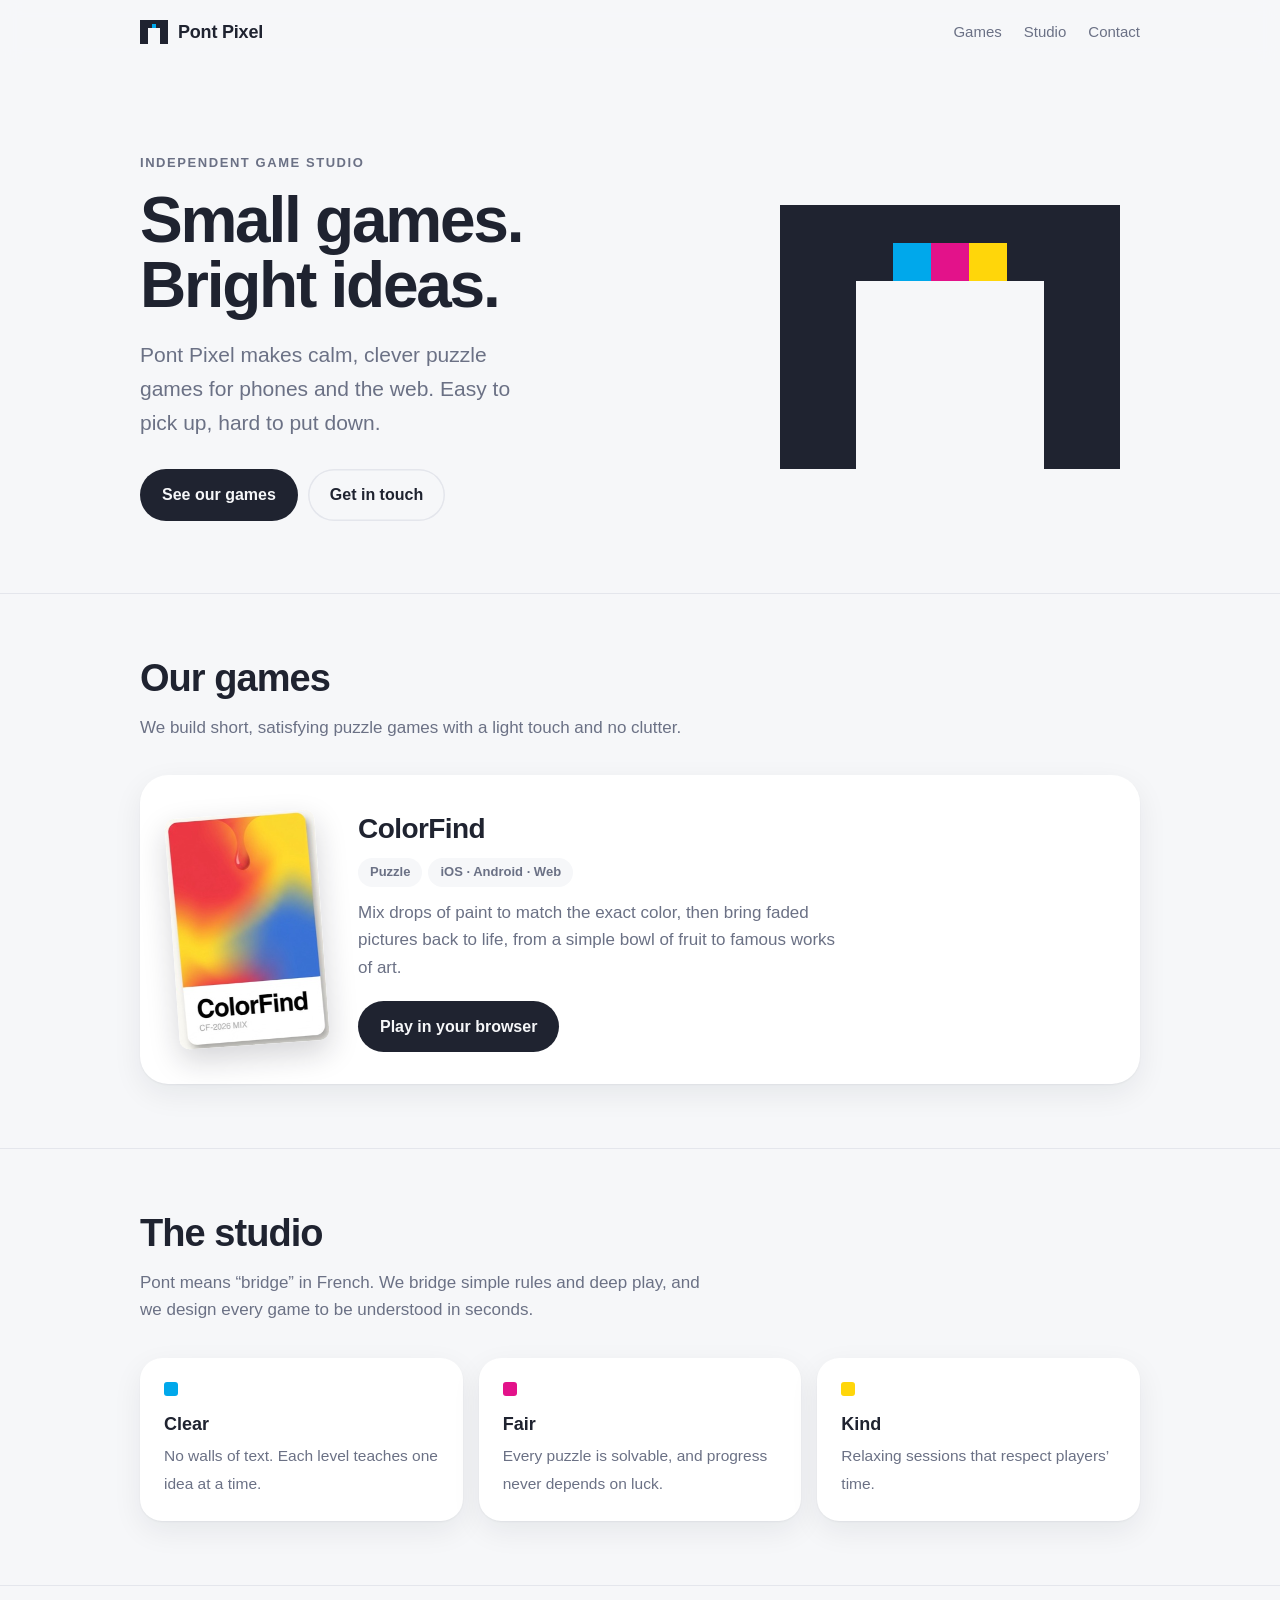
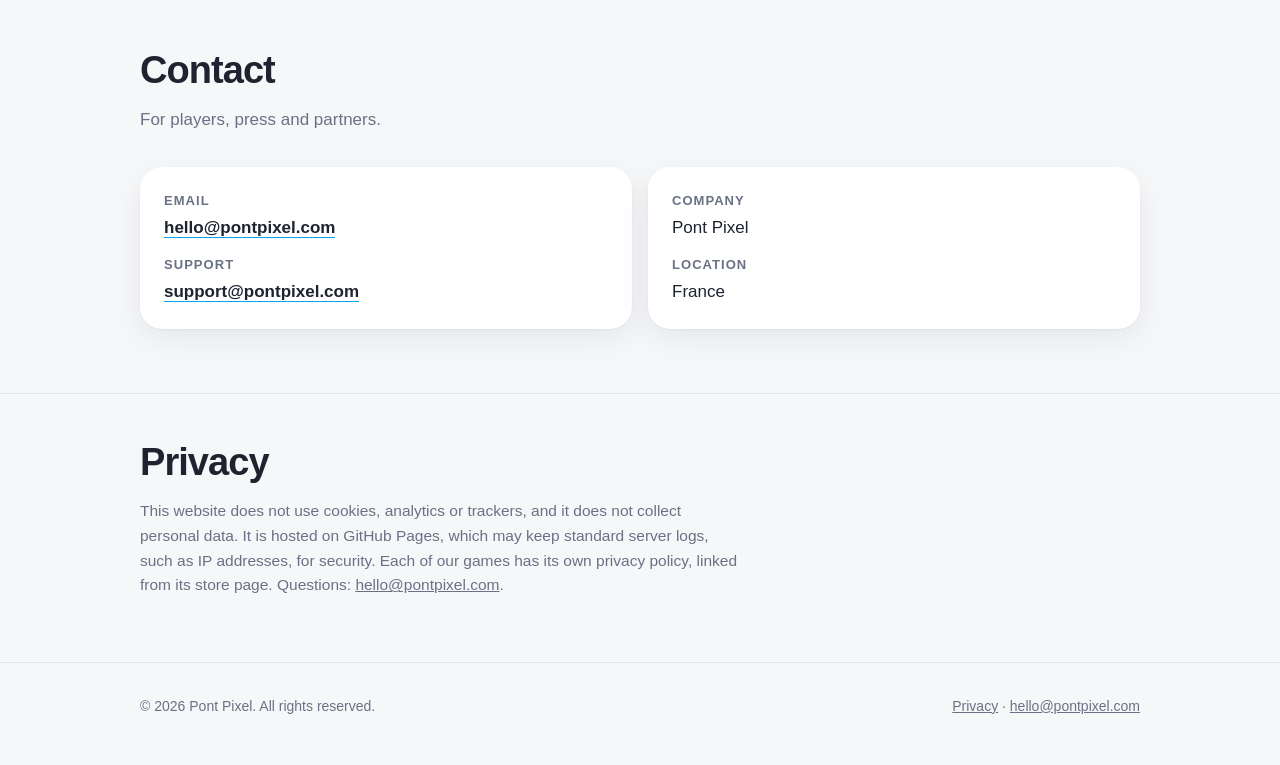
==== index.html @ ef8a2182 "Pont Pixel one-page studio site Co-Authored-By: Claude Opus 5.5 <noreply@anthropic.com>" ====
<!doctype html>
<html lang="en">
<head>
<meta charset="utf-8">
<meta name="viewport" content="width=device-width, initial-scale=1, viewport-fit=cover">
<title>Pont Pixel · Independent game studio</title>
<meta name="description" content="Pont Pixel is an independent studio making calm, clever puzzle games for mobile and the web. Makers of ColorFind.">
<meta property="og:title" content="Pont Pixel · Independent game studio">
<meta property="og:description" content="Calm, clever puzzle games for mobile and the web. Makers of ColorFind.">
<meta property="og:url" content="https://pontpixel.com/">
<meta property="og:type" content="website">
<link rel="canonical" href="https://pontpixel.com/">
<link rel="icon" href="data:image/svg+xml,%3Csvg xmlns='http://www.w3.org/2000/svg' viewBox='0 0 7 6'%3E%3Cpath fill='%231f2330' d='M0 0h7v1H0zM0 1h2v5H0zM5 1h2v5H5zM2 1h1v1H2zM4 1h1v1H4z'/%3E%3Crect x='3' y='1' width='1' height='1' fill='%2300a8eb'/%3E%3C/svg%3E">
<style>
/* System fonts only: no third-party requests, so the privacy note below stays true. */
:root{
  --bg:#f6f7f9; --panel:#fff; --ink:#1f2330; --muted:#6b7185; --line:#e4e6ec;
  --c:#00a8eb; --m:#e3128a; --y:#ffd60a;
  --shadow:0 1px 2px rgba(20,24,40,.05),0 10px 30px rgba(20,24,40,.07);
  color-scheme:light;
}
@media (prefers-color-scheme:dark){:root{
  --bg:#12141b; --panel:#1b1e28; --ink:#eef0f5; --muted:#9aa0b3; --line:#2a2e3b;
  --shadow:0 1px 2px rgba(0,0,0,.3),0 10px 30px rgba(0,0,0,.35); color-scheme:dark;
}}
*{box-sizing:border-box}
html{scroll-behavior:smooth}
body{margin:0;background:var(--bg);color:var(--ink);font:400 17px/1.6 -apple-system,BlinkMacSystemFont,"Segoe UI",Roboto,"Helvetica Neue",Arial,sans-serif;-webkit-font-smoothing:antialiased}
a{color:inherit}
.wrap{max-width:1040px;margin:0 auto;padding:0 20px}
/* Header */
header{position:sticky;top:0;z-index:5;background:color-mix(in srgb,var(--bg) 85%,transparent);-webkit-backdrop-filter:blur(10px);backdrop-filter:blur(10px);border-bottom:1px solid transparent}
header .wrap{display:flex;align-items:center;justify-content:space-between;height:64px}
.brand{display:flex;align-items:center;gap:10px;text-decoration:none;font-weight:750;font-size:18px;letter-spacing:-.2px}
.mark{width:28px;height:24px;flex:none}
nav{display:flex;gap:22px;font-size:15px}
nav a{text-decoration:none;color:var(--muted)}nav a:hover{color:var(--ink)}
/* Hero */
.hero{padding:88px 0 72px;display:grid;grid-template-columns:1.2fr .8fr;gap:48px;align-items:center}
.eyebrow{font-size:13px;font-weight:650;letter-spacing:.12em;text-transform:uppercase;color:var(--muted);margin:0 0 14px}
h1{font-size:clamp(38px,6vw,64px);line-height:1.02;letter-spacing:-.035em;margin:0 0 20px;font-weight:800}
.lead{font-size:clamp(18px,2.2vw,21px);color:var(--muted);max-width:34ch;margin:0 0 30px}
.btn{display:inline-flex;align-items:center;gap:8px;background:var(--ink);color:var(--bg);text-decoration:none;font-weight:650;font-size:16px;padding:13px 22px;border-radius:99px}
.btn.ghost{background:transparent;color:var(--ink);box-shadow:inset 0 0 0 1.5px var(--line)}
.cta{display:flex;gap:10px;flex-wrap:wrap}
.pixels{justify-self:center;width:min(100%,340px)}
.pixels rect{transition:transform .6s cubic-bezier(.2,1.4,.4,1)}
/* Sections */
section{padding:64px 0;border-top:1px solid var(--line);scroll-margin-top:64px}
h2{font-size:clamp(28px,3.6vw,38px);letter-spacing:-.025em;line-height:1.1;margin:0 0 14px;font-weight:780}
.sec-lead{color:var(--muted);max-width:60ch;margin:0 0 34px}
/* Game card */
.game{display:grid;grid-template-columns:auto 1fr;gap:36px;align-items:center;background:var(--panel);border-radius:28px;padding:32px;box-shadow:var(--shadow)}
.game img{width:150px;height:auto;transform:rotate(-4deg);border-radius:10px;box-shadow:0 12px 30px rgba(20,24,40,.18)}
.game h3{font-size:28px;margin:0 0 6px;letter-spacing:-.02em}
.tag{display:inline-block;font-size:13px;font-weight:650;color:var(--muted);background:var(--bg);border-radius:99px;padding:4px 12px;margin:0 6px 12px 0}
.game p{margin:0 0 20px;color:var(--muted);max-width:52ch}
/* About */
.values{display:grid;grid-template-columns:repeat(3,1fr);gap:16px}
.value{background:var(--panel);border-radius:22px;padding:24px;box-shadow:var(--shadow)}
.value i{display:block;width:14px;height:14px;border-radius:3px;margin-bottom:14px}
.value b{display:block;font-size:18px;margin-bottom:4px}
.value span{color:var(--muted);font-size:15.5px}
/* Contact */
.contact{display:grid;grid-template-columns:1fr 1fr;gap:16px}
.contact .value a{font-weight:650;text-decoration:none;border-bottom:1.5px solid var(--c)}
dl{margin:0}dt{font-size:13px;font-weight:650;letter-spacing:.08em;text-transform:uppercase;color:var(--muted);margin-top:14px}dt:first-child{margin-top:0}dd{margin:2px 0 0}
/* Footer */
footer{border-top:1px solid var(--line);padding:32px 0 48px;color:var(--muted);font-size:14px}
footer .wrap{display:flex;justify-content:space-between;gap:16px;flex-wrap:wrap}
#privacy{padding:48px 0}
#privacy p{color:var(--muted);max-width:70ch;font-size:15.5px}
@media (max-width:760px){
  nav{display:none}
  .hero{grid-template-columns:1fr;padding:48px 0 40px;gap:28px}
  .pixels{width:220px;justify-self:start;order:-1}
  .game{grid-template-columns:1fr;padding:24px;gap:22px;text-align:left}
  .game img{width:110px}
  .values,.contact{grid-template-columns:1fr}
  section{padding:48px 0}
}
@media (prefers-reduced-motion:reduce){html{scroll-behavior:auto}.pixels rect{transition:none}}
</style>
</head>
<body>

<header>
  <div class="wrap">
    <a class="brand" href="#top" aria-label="Pont Pixel home">
      <svg class="mark" viewBox="0 0 7 6" shape-rendering="crispEdges" aria-hidden="true"><path fill="currentColor" d="M0 0h7v1H0zM0 1h2v5H0zM5 1h2v5H5zM2 1h1v1H2zM4 1h1v1H4z"/><rect x="3" y="1" width="1" height="1" fill="var(--c)"/></svg>
      Pont Pixel
    </a>
    <nav aria-label="Sections">
      <a href="#games">Games</a><a href="#about">Studio</a><a href="#contact">Contact</a>
    </nav>
  </div>
</header>

<main id="top" class="wrap">
  <div class="hero">
    <div>
      <p class="eyebrow">Independent game studio</p>
      <h1>Small games.<br>Bright ideas.</h1>
      <p class="lead">Pont Pixel makes calm, clever puzzle games for phones and the web. Easy to pick up, hard to put down.</p>
      <div class="cta">
        <a class="btn" href="#games">See our games</a>
        <a class="btn ghost" href="#contact">Get in touch</a>
      </div>
    </div>
    <!-- A pixel bridge ("pont" is French for bridge) -->
    <svg class="pixels" viewBox="0 0 9 7" shape-rendering="crispEdges" role="img" aria-label="Pixel-art bridge logo">
      <g fill="var(--ink)">
        <rect x="0" y="0" width="9" height="1"/>
        <rect x="0" y="1" width="2" height="6"/><rect x="7" y="1" width="2" height="6"/>
        <rect x="2" y="1" width="1" height="1"/><rect x="6" y="1" width="1" height="1"/>
      </g>
      <rect x="3" y="1" width="1" height="1" fill="var(--c)"/>
      <rect x="4" y="1" width="1" height="1" fill="var(--m)"/>
      <rect x="5" y="1" width="1" height="1" fill="var(--y)"/>
    </svg>
  </div>
</main>

<section id="games">
  <div class="wrap">
    <h2>Our games</h2>
    <p class="sec-lead">We build short, satisfying puzzle games with a light touch and no clutter.</p>
    <article class="game">
      <img src="img/colorfind.jpg" alt="ColorFind logo" width="150" height="231" loading="lazy">
      <div>
        <h3>ColorFind</h3>
        <span class="tag">Puzzle</span><span class="tag">iOS · Android · Web</span>
        <p>Mix drops of paint to match the exact color, then bring faded pictures back to life, from a simple bowl of fruit to famous works of art.</p>
        <a class="btn" href="https://vrlaskavyi.github.io/colorfind/">Play in your browser</a>
      </div>
    </article>
  </div>
</section>

<section id="about">
  <div class="wrap">
    <h2>The studio</h2>
    <p class="sec-lead">Pont means “bridge” in French. We bridge simple rules and deep play, and we design every game to be understood in seconds.</p>
    <div class="values">
      <div class="value"><i style="background:var(--c)"></i><b>Clear</b><span>No walls of text. Each level teaches one idea at a time.</span></div>
      <div class="value"><i style="background:var(--m)"></i><b>Fair</b><span>Every puzzle is solvable, and progress never depends on luck.</span></div>
      <div class="value"><i style="background:var(--y)"></i><b>Kind</b><span>Relaxing sessions that respect players’ time.</span></div>
    </div>
  </div>
</section>

<section id="contact">
  <div class="wrap">
    <h2>Contact</h2>
    <p class="sec-lead">For players, press and partners.</p>
    <div class="contact">
      <div class="value">
        <dl>
          <dt>Email</dt><dd><a href="mailto:hello@pontpixel.com">hello@pontpixel.com</a></dd>
          <dt>Support</dt><dd><a href="mailto:support@pontpixel.com">support@pontpixel.com</a></dd>
        </dl>
      </div>
      <div class="value">
        <dl>
          <dt>Company</dt><dd>Pont Pixel</dd>
          <dt>Location</dt><dd>France</dd>
        </dl>
      </div>
    </div>
  </div>
</section>

<section id="privacy">
  <div class="wrap">
    <h2>Privacy</h2>
    <p>This website does not use cookies, analytics or trackers, and it does not collect personal data. It is hosted on GitHub Pages, which may keep standard server logs, such as IP addresses, for security. Each of our games has its own privacy policy, linked from its store page. Questions: <a href="mailto:hello@pontpixel.com">hello@pontpixel.com</a>.</p>
  </div>
</section>

<footer>
  <div class="wrap">
    <span>© <span id="year">2026</span> Pont Pixel. All rights reserved.</span>
    <span><a href="#privacy">Privacy</a> · <a href="mailto:hello@pontpixel.com">hello@pontpixel.com</a></span>
  </div>
</footer>

<script>document.getElementById('year').textContent=new Date().getFullYear();</script>
</body>
</html>
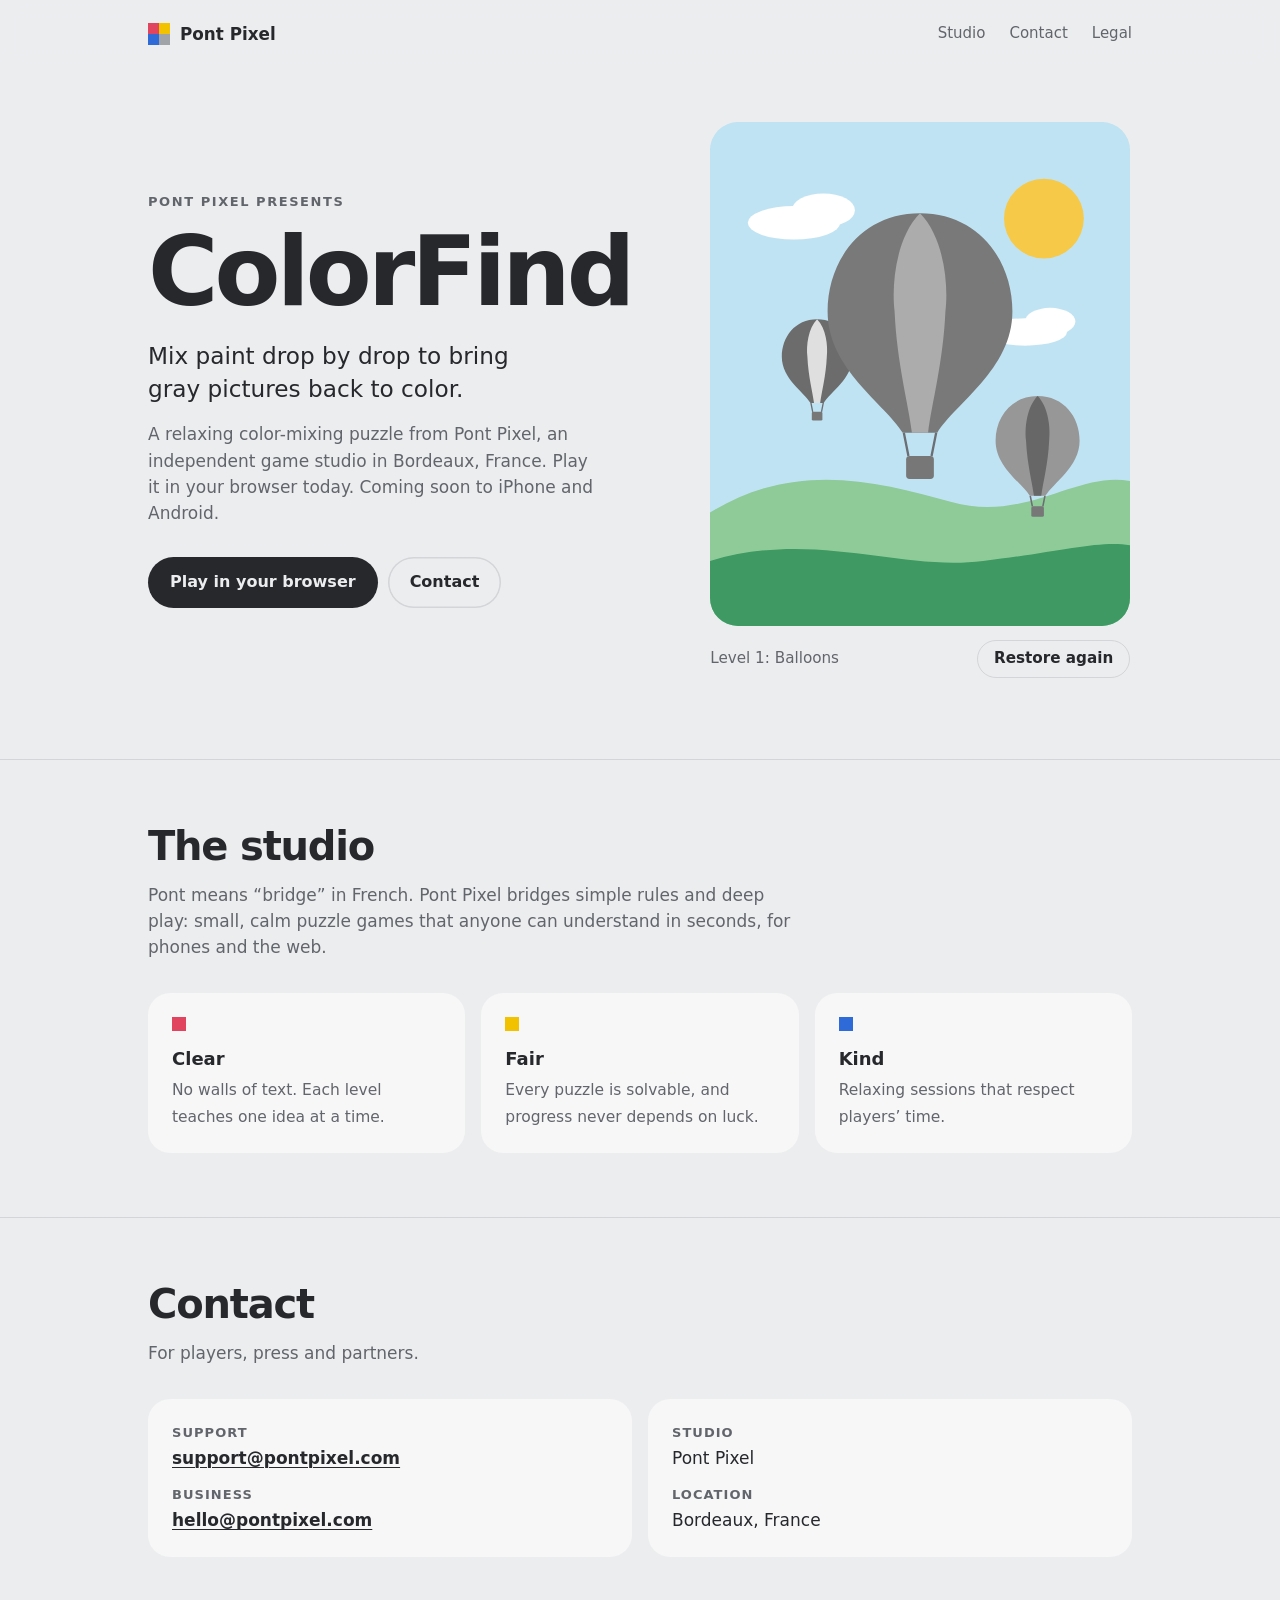
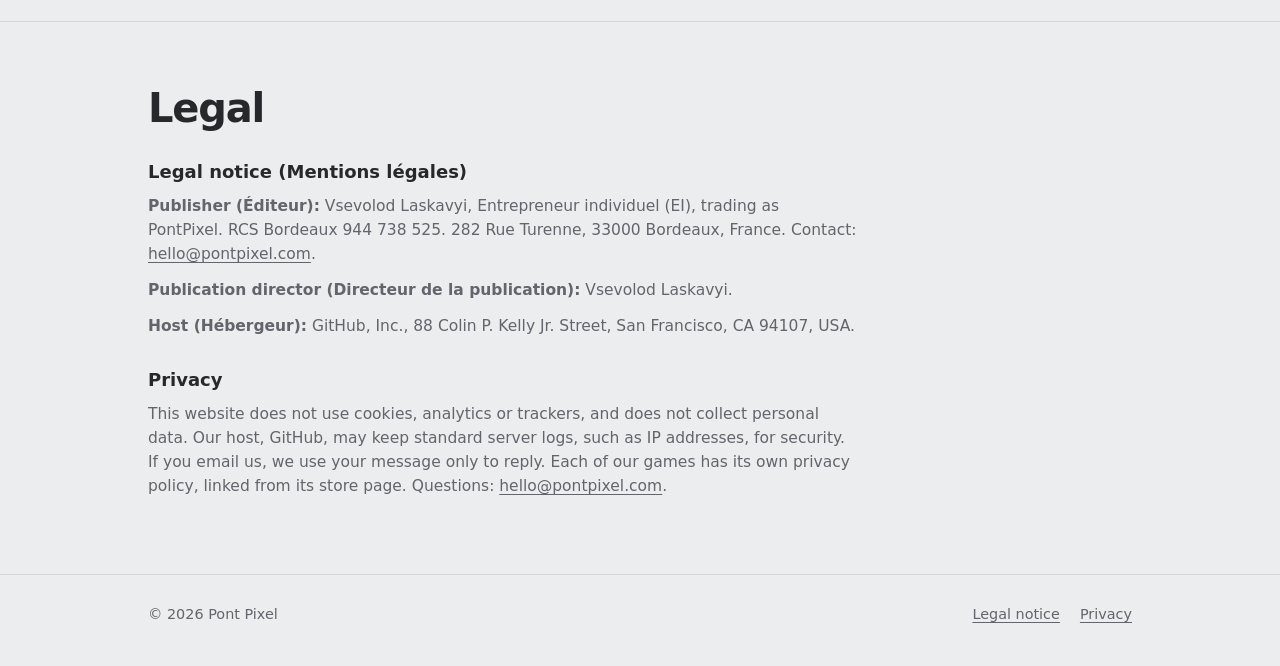
==== commit 17bb9ecc: "Merge Cowork design: 4-pixel logo and gray-to-color balloon animation; add legal notice Co-Authored-" ====
--- a/index.html
+++ b/index.html
@@ -4,94 +4,96 @@
 <meta charset="utf-8">
 <meta name="viewport" content="width=device-width, initial-scale=1, viewport-fit=cover">
 <title>Pont Pixel · Independent game studio</title>
-<meta name="description" content="Pont Pixel is an independent studio making calm, clever puzzle games for mobile and the web. Makers of ColorFind.">
-<meta property="og:title" content="Pont Pixel · Independent game studio">
-<meta property="og:description" content="Calm, clever puzzle games for mobile and the web. Makers of ColorFind.">
+<meta name="description" content="Pont Pixel is an independent game studio in Bordeaux, France. Makers of ColorFind, a puzzle game where you mix paint drop by drop to bring gray pictures back to color.">
+<meta property="og:title" content="Pont Pixel · Makers of ColorFind">
+<meta property="og:description" content="Mix paint drop by drop to bring gray pictures back to color.">
 <meta property="og:url" content="https://pontpixel.com/">
 <meta property="og:type" content="website">
 <link rel="canonical" href="https://pontpixel.com/">
-<link rel="icon" href="data:image/svg+xml,%3Csvg xmlns='http://www.w3.org/2000/svg' viewBox='0 0 7 6'%3E%3Cpath fill='%231f2330' d='M0 0h7v1H0zM0 1h2v5H0zM5 1h2v5H5zM2 1h1v1H2zM4 1h1v1H4z'/%3E%3Crect x='3' y='1' width='1' height='1' fill='%2300a8eb'/%3E%3C/svg%3E">
+<link rel="icon" href="data:image/svg+xml,%3Csvg xmlns='http://www.w3.org/2000/svg' viewBox='0 0 16 16'%3E%3Crect width='8' height='8' fill='%23E0445E'/%3E%3Crect x='8' width='8' height='8' fill='%23F2C200'/%3E%3Crect y='8' width='8' height='8' fill='%232F6BD8'/%3E%3Crect x='8' y='8' width='8' height='8' fill='%23A0A3A8'/%3E%3C/svg%3E">
 <style>
 /* System fonts only: no third-party requests, so the privacy note below stays true. */
 :root{
-  --bg:#f6f7f9; --panel:#fff; --ink:#1f2330; --muted:#6b7185; --line:#e4e6ec;
-  --c:#00a8eb; --m:#e3128a; --y:#ffd60a;
-  --shadow:0 1px 2px rgba(20,24,40,.05),0 10px 30px rgba(20,24,40,.07);
+  --bg:#ECEDEF; --panel:#F7F7F8; --ink:#26282C; --muted:#62656B; --line:#D3D5D8;
+  --red:#E0445E; --yellow:#F2C200; --blue:#2F6BD8; --gray:#A0A3A8;
   color-scheme:light;
 }
 @media (prefers-color-scheme:dark){:root{
-  --bg:#12141b; --panel:#1b1e28; --ink:#eef0f5; --muted:#9aa0b3; --line:#2a2e3b;
-  --shadow:0 1px 2px rgba(0,0,0,.3),0 10px 30px rgba(0,0,0,.35); color-scheme:dark;
+  --bg:#1E1F22; --panel:#26282C; --ink:#E9EAEC; --muted:#A2A5AB; --line:#3A3C41; color-scheme:dark;
 }}
-*{box-sizing:border-box}
+*,*::before,*::after{box-sizing:border-box}
 html{scroll-behavior:smooth}
-body{margin:0;background:var(--bg);color:var(--ink);font:400 17px/1.6 -apple-system,BlinkMacSystemFont,"Segoe UI",Roboto,"Helvetica Neue",Arial,sans-serif;-webkit-font-smoothing:antialiased}
-a{color:inherit}
-.wrap{max-width:1040px;margin:0 auto;padding:0 20px}
+body{margin:0;background:var(--bg);color:var(--ink);font:400 17px/1.55 -apple-system,BlinkMacSystemFont,"Avenir Next","Segoe UI",Roboto,system-ui,sans-serif;-webkit-font-smoothing:antialiased}
+a{color:inherit;text-decoration-thickness:1px;text-underline-offset:3px}
+a:hover{color:var(--red)}
+:focus-visible{outline:3px solid var(--blue);outline-offset:3px;border-radius:2px}
+.wrap{max-width:1080px;margin:0 auto;padding:0 clamp(20px,5vw,48px)}
+
 /* Header */
-header{position:sticky;top:0;z-index:5;background:color-mix(in srgb,var(--bg) 85%,transparent);-webkit-backdrop-filter:blur(10px);backdrop-filter:blur(10px);border-bottom:1px solid transparent}
-header .wrap{display:flex;align-items:center;justify-content:space-between;height:64px}
-.brand{display:flex;align-items:center;gap:10px;text-decoration:none;font-weight:750;font-size:18px;letter-spacing:-.2px}
-.mark{width:28px;height:24px;flex:none}
-nav{display:flex;gap:22px;font-size:15px}
-nav a{text-decoration:none;color:var(--muted)}nav a:hover{color:var(--ink)}
-/* Hero */
-.hero{padding:88px 0 72px;display:grid;grid-template-columns:1.2fr .8fr;gap:48px;align-items:center}
-.eyebrow{font-size:13px;font-weight:650;letter-spacing:.12em;text-transform:uppercase;color:var(--muted);margin:0 0 14px}
-h1{font-size:clamp(38px,6vw,64px);line-height:1.02;letter-spacing:-.035em;margin:0 0 20px;font-weight:800}
-.lead{font-size:clamp(18px,2.2vw,21px);color:var(--muted);max-width:34ch;margin:0 0 30px}
-.btn{display:inline-flex;align-items:center;gap:8px;background:var(--ink);color:var(--bg);text-decoration:none;font-weight:650;font-size:16px;padding:13px 22px;border-radius:99px}
+header{position:sticky;top:0;z-index:5;background:color-mix(in srgb,var(--bg) 88%,transparent);-webkit-backdrop-filter:blur(10px);backdrop-filter:blur(10px)}
+header .wrap{display:flex;align-items:center;justify-content:space-between;height:68px}
+.mark{display:inline-flex;align-items:center;gap:10px;font-weight:650;font-size:1.05rem;text-decoration:none}
+.mark svg{width:22px;height:22px}
+nav.top{display:flex;gap:24px;font-size:15px}
+nav.top a{text-decoration:none;color:var(--muted)}nav.top a:hover{color:var(--ink)}
+
+/* Hero: text + the gray-to-color balloon scene */
+.hero{display:grid;grid-template-columns:1fr 1fr;gap:clamp(32px,6vw,80px);align-items:center;padding:clamp(24px,6vh,64px) 0 clamp(56px,9vh,96px)}
+.eyebrow{font-size:13px;font-weight:650;letter-spacing:.12em;text-transform:uppercase;color:var(--muted);margin:0 0 16px}
+h1{font-size:clamp(3rem,8.5vw,6rem);line-height:.92;letter-spacing:-.04em;font-weight:800;margin:0 0 24px}
+.lede{font-size:clamp(1.2rem,2.2vw,1.45rem);line-height:1.4;max-width:26ch;margin:0 0 16px}
+.status{color:var(--muted);margin:0 0 30px;max-width:42ch}
+.cta{display:flex;gap:10px;flex-wrap:wrap}
+.btn{display:inline-flex;align-items:center;gap:8px;background:var(--ink);color:var(--bg);text-decoration:none;font-weight:650;font-size:16px;padding:13px 22px;border-radius:999px}
+.btn:hover{color:var(--bg);opacity:.9}
 .btn.ghost{background:transparent;color:var(--ink);box-shadow:inset 0 0 0 1.5px var(--line)}
-.cta{display:flex;gap:10px;flex-wrap:wrap}
-.pixels{justify-self:center;width:min(100%,340px)}
-.pixels rect{transition:transform .6s cubic-bezier(.2,1.4,.4,1)}
+.btn.ghost:hover{color:var(--ink);box-shadow:inset 0 0 0 1.5px var(--ink)}
+figure{margin:0;justify-self:center;width:100%;max-width:420px}
+figure svg{display:block;width:100%;height:auto;border-radius:28px}
+figure svg .r{transition:fill .7s cubic-bezier(.3,.7,.2,1)}
+figcaption{display:flex;justify-content:space-between;align-items:center;margin-top:14px;color:var(--muted);font-size:.95rem}
+button{font:inherit;font-weight:600;font-size:.95rem;color:var(--ink);background:transparent;border:1.5px solid var(--line);border-radius:999px;padding:6px 16px;cursor:pointer}
+button:hover{border-color:var(--ink)}
+
 /* Sections */
-section{padding:64px 0;border-top:1px solid var(--line);scroll-margin-top:64px}
-h2{font-size:clamp(28px,3.6vw,38px);letter-spacing:-.025em;line-height:1.1;margin:0 0 14px;font-weight:780}
-.sec-lead{color:var(--muted);max-width:60ch;margin:0 0 34px}
-/* Game card */
-.game{display:grid;grid-template-columns:auto 1fr;gap:36px;align-items:center;background:var(--panel);border-radius:28px;padding:32px;box-shadow:var(--shadow)}
-.game img{width:150px;height:auto;transform:rotate(-4deg);border-radius:10px;box-shadow:0 12px 30px rgba(20,24,40,.18)}
-.game h3{font-size:28px;margin:0 0 6px;letter-spacing:-.02em}
-.tag{display:inline-block;font-size:13px;font-weight:650;color:var(--muted);background:var(--bg);border-radius:99px;padding:4px 12px;margin:0 6px 12px 0}
-.game p{margin:0 0 20px;color:var(--muted);max-width:52ch}
-/* About */
-.values{display:grid;grid-template-columns:repeat(3,1fr);gap:16px}
-.value{background:var(--panel);border-radius:22px;padding:24px;box-shadow:var(--shadow)}
-.value i{display:block;width:14px;height:14px;border-radius:3px;margin-bottom:14px}
-.value b{display:block;font-size:18px;margin-bottom:4px}
-.value span{color:var(--muted);font-size:15.5px}
-/* Contact */
+section{padding:64px 0;border-top:1px solid var(--line);scroll-margin-top:68px}
+h2{font-size:clamp(28px,3.6vw,40px);letter-spacing:-.03em;line-height:1.1;margin:0 0 14px;font-weight:800}
+.sec-lead{color:var(--muted);max-width:60ch;margin:0 0 32px}
+.cards{display:grid;grid-template-columns:repeat(3,1fr);gap:16px}
+.card{background:var(--panel);border-radius:22px;padding:24px}
+.card i{display:block;width:14px;height:14px;margin-bottom:14px}
+.card b{display:block;font-size:18px;margin-bottom:4px}
+.card span{color:var(--muted);font-size:15.5px}
 .contact{display:grid;grid-template-columns:1fr 1fr;gap:16px}
-.contact .value a{font-weight:650;text-decoration:none;border-bottom:1.5px solid var(--c)}
+.contact a{font-weight:650}
 dl{margin:0}dt{font-size:13px;font-weight:650;letter-spacing:.08em;text-transform:uppercase;color:var(--muted);margin-top:14px}dt:first-child{margin-top:0}dd{margin:2px 0 0}
-/* Footer */
-footer{border-top:1px solid var(--line);padding:32px 0 48px;color:var(--muted);font-size:14px}
-footer .wrap{display:flex;justify-content:space-between;gap:16px;flex-wrap:wrap}
-#privacy{padding:48px 0}
-#privacy p{color:var(--muted);max-width:70ch;font-size:15.5px}
+.fine p{color:var(--muted);max-width:72ch;font-size:15.5px;margin:0 0 12px}
+.fine h3{font-size:18px;margin:28px 0 8px}
+
+footer{border-top:1px solid var(--line);padding:28px 0 40px;color:var(--muted);font-size:.9rem}
+footer .row{display:flex;flex-wrap:wrap;gap:8px 28px;justify-content:space-between}
+footer nav{display:flex;gap:20px}
+
 @media (max-width:760px){
-  nav{display:none}
-  .hero{grid-template-columns:1fr;padding:48px 0 40px;gap:28px}
-  .pixels{width:220px;justify-self:start;order:-1}
-  .game{grid-template-columns:1fr;padding:24px;gap:22px;text-align:left}
-  .game img{width:110px}
-  .values,.contact{grid-template-columns:1fr}
+  nav.top{display:none}
+  .hero{grid-template-columns:1fr}
+  figure{order:-1;max-width:360px}
+  .cards,.contact{grid-template-columns:1fr}
   section{padding:48px 0}
 }
-@media (prefers-reduced-motion:reduce){html{scroll-behavior:auto}.pixels rect{transition:none}}
+@media (prefers-reduced-motion:reduce){html{scroll-behavior:auto}figure svg .r{transition:none}}
 </style>
 </head>
 <body>
 
 <header>
   <div class="wrap">
-    <a class="brand" href="#top" aria-label="Pont Pixel home">
-      <svg class="mark" viewBox="0 0 7 6" shape-rendering="crispEdges" aria-hidden="true"><path fill="currentColor" d="M0 0h7v1H0zM0 1h2v5H0zM5 1h2v5H5zM2 1h1v1H2zM4 1h1v1H4z"/><rect x="3" y="1" width="1" height="1" fill="var(--c)"/></svg>
+    <a class="mark" href="#top" aria-label="Pont Pixel home">
+      <svg viewBox="0 0 16 16" aria-hidden="true"><rect width="8" height="8" fill="#E0445E"/><rect x="8" width="8" height="8" fill="#F2C200"/><rect y="8" width="8" height="8" fill="#2F6BD8"/><rect x="8" y="8" width="8" height="8" fill="#A0A3A8"/></svg>
       Pont Pixel
     </a>
-    <nav aria-label="Sections">
-      <a href="#games">Games</a><a href="#about">Studio</a><a href="#contact">Contact</a>
+    <nav class="top" aria-label="Sections">
+      <a href="#studio">Studio</a><a href="#contact">Contact</a><a href="#legal">Legal</a>
     </nav>
   </div>
 </header>
@@ -99,52 +101,62 @@
 <main id="top" class="wrap">
   <div class="hero">
     <div>
-      <p class="eyebrow">Independent game studio</p>
-      <h1>Small games.<br>Bright ideas.</h1>
-      <p class="lead">Pont Pixel makes calm, clever puzzle games for phones and the web. Easy to pick up, hard to put down.</p>
+      <p class="eyebrow">Pont Pixel presents</p>
+      <h1>ColorFind</h1>
+      <p class="lede">Mix paint drop by drop to bring gray pictures back to color.</p>
+      <p class="status">A relaxing color-mixing puzzle from Pont Pixel, an independent game studio in Bordeaux, France. Play it in your browser today. Coming soon to iPhone and Android.</p>
       <div class="cta">
-        <a class="btn" href="#games">See our games</a>
-        <a class="btn ghost" href="#contact">Get in touch</a>
+        <a class="btn" href="https://vrlaskavyi.github.io/colorfind/">Play in your browser</a>
+        <a class="btn ghost" href="#contact">Contact</a>
       </div>
     </div>
-    <!-- A pixel bridge ("pont" is French for bridge) -->
-    <svg class="pixels" viewBox="0 0 9 7" shape-rendering="crispEdges" role="img" aria-label="Pixel-art bridge logo">
-      <g fill="var(--ink)">
-        <rect x="0" y="0" width="9" height="1"/>
-        <rect x="0" y="1" width="2" height="6"/><rect x="7" y="1" width="2" height="6"/>
-        <rect x="2" y="1" width="1" height="1"/><rect x="6" y="1" width="1" height="1"/>
-      </g>
-      <rect x="3" y="1" width="1" height="1" fill="var(--c)"/>
-      <rect x="4" y="1" width="1" height="1" fill="var(--m)"/>
-      <rect x="5" y="1" width="1" height="1" fill="var(--y)"/>
-    </svg>
+
+    <figure>
+      <svg id="scene" viewBox="0 0 400 480" role="img" aria-labelledby="scene-title">
+        <title id="scene-title">Hot-air balloons over green hills, restoring from gray to full color</title>
+        <rect class="r" data-o="0" width="400" height="480" fill="#BFE3F2"/>
+        <circle class="r" data-o="1" cx="318" cy="92" r="38" fill="#F7C948"/>
+        <g class="r" data-o="2" fill="#FFFFFF">
+          <ellipse cx="80" cy="96" rx="44" ry="16"/><ellipse cx="108" cy="84" rx="30" ry="16"/>
+          <ellipse cx="300" cy="200" rx="40" ry="13"/><ellipse cx="324" cy="190" rx="24" ry="13"/>
+        </g>
+        <path class="r" data-o="3" d="M0 372 C80 322 160 342 230 362 C300 382 350 332 400 342 L400 480 L0 480Z" fill="#8FCB98"/>
+        <path class="r" data-o="4" d="M0 418 C100 388 180 428 260 418 C330 410 370 398 400 403 L400 480 L0 480Z" fill="#3E9A62"/>
+        <g transform="translate(18 150) scale(.42)">
+          <path class="r" data-o="5" d="M200 90 C150 90 120 130 120 175 C120 225 170 255 185 280 L215 280 C230 255 280 225 280 175 C280 130 250 90 200 90Z" fill="#2F6BD8"/>
+          <path class="r" data-o="6" d="M200 90 C180 110 175 150 178 175 C180 220 190 255 193 280 L207 280 C210 255 220 220 222 175 C225 150 220 110 200 90Z" fill="#FFFFFF"/>
+          <path d="M186 280 L190 300 M214 280 L210 300" stroke="#6B6E73" stroke-width="3"/>
+          <rect class="r" data-o="7" x="188" y="300" width="24" height="20" rx="3" fill="#9A6B3F"/>
+        </g>
+        <g transform="translate(212 216) scale(.5)">
+          <path class="r" data-o="8" d="M200 90 C150 90 120 130 120 175 C120 225 170 255 185 280 L215 280 C230 255 280 225 280 175 C280 130 250 90 200 90Z" fill="#F28C28"/>
+          <path class="r" data-o="9" d="M200 90 C180 110 175 150 178 175 C180 220 190 255 193 280 L207 280 C210 255 220 220 222 175 C225 150 220 110 200 90Z" fill="#7A3FB8"/>
+          <path d="M186 280 L190 300 M214 280 L210 300" stroke="#6B6E73" stroke-width="3"/>
+          <rect class="r" data-o="10" x="188" y="300" width="24" height="20" rx="3" fill="#9A6B3F"/>
+        </g>
+        <g transform="translate(-20 -12) scale(1.1)">
+          <path class="r" data-o="11" d="M200 90 C150 90 120 130 120 175 C120 225 170 255 185 280 L215 280 C230 255 280 225 280 175 C280 130 250 90 200 90Z" fill="#E0445E"/>
+          <path class="r" data-o="12" d="M200 90 C180 110 175 150 178 175 C180 220 190 255 193 280 L207 280 C210 255 220 220 222 175 C225 150 220 110 200 90Z" fill="#F2C200"/>
+          <path d="M186 280 L190 300 M214 280 L210 300" stroke="#6B6E73" stroke-width="2"/>
+          <rect class="r" data-o="13" x="188" y="300" width="24" height="20" rx="3" fill="#9A6B3F"/>
+        </g>
+      </svg>
+      <figcaption>
+        <span>Level 1: Balloons</span>
+        <button type="button" id="replay">Restore again</button>
+      </figcaption>
+    </figure>
   </div>
 </main>
 
-<section id="games">
-  <div class="wrap">
-    <h2>Our games</h2>
-    <p class="sec-lead">We build short, satisfying puzzle games with a light touch and no clutter.</p>
-    <article class="game">
-      <img src="img/colorfind.jpg" alt="ColorFind logo" width="150" height="231" loading="lazy">
-      <div>
-        <h3>ColorFind</h3>
-        <span class="tag">Puzzle</span><span class="tag">iOS · Android · Web</span>
-        <p>Mix drops of paint to match the exact color, then bring faded pictures back to life, from a simple bowl of fruit to famous works of art.</p>
-        <a class="btn" href="https://vrlaskavyi.github.io/colorfind/">Play in your browser</a>
-      </div>
-    </article>
-  </div>
-</section>
-
-<section id="about">
+<section id="studio">
   <div class="wrap">
     <h2>The studio</h2>
-    <p class="sec-lead">Pont means “bridge” in French. We bridge simple rules and deep play, and we design every game to be understood in seconds.</p>
-    <div class="values">
-      <div class="value"><i style="background:var(--c)"></i><b>Clear</b><span>No walls of text. Each level teaches one idea at a time.</span></div>
-      <div class="value"><i style="background:var(--m)"></i><b>Fair</b><span>Every puzzle is solvable, and progress never depends on luck.</span></div>
-      <div class="value"><i style="background:var(--y)"></i><b>Kind</b><span>Relaxing sessions that respect players’ time.</span></div>
+    <p class="sec-lead">Pont means “bridge” in French. Pont Pixel bridges simple rules and deep play: small, calm puzzle games that anyone can understand in seconds, for phones and the web.</p>
+    <div class="cards">
+      <div class="card"><i style="background:var(--red)"></i><b>Clear</b><span>No walls of text. Each level teaches one idea at a time.</span></div>
+      <div class="card"><i style="background:var(--yellow)"></i><b>Fair</b><span>Every puzzle is solvable, and progress never depends on luck.</span></div>
+      <div class="card"><i style="background:var(--blue)"></i><b>Kind</b><span>Relaxing sessions that respect players’ time.</span></div>
     </div>
   </div>
 </section>
@@ -154,36 +166,70 @@
     <h2>Contact</h2>
     <p class="sec-lead">For players, press and partners.</p>
     <div class="contact">
-      <div class="value">
-        <dl>
-          <dt>Email</dt><dd><a href="mailto:hello@pontpixel.com">hello@pontpixel.com</a></dd>
-          <dt>Support</dt><dd><a href="mailto:support@pontpixel.com">support@pontpixel.com</a></dd>
-        </dl>
-      </div>
-      <div class="value">
-        <dl>
-          <dt>Company</dt><dd>Pont Pixel</dd>
-          <dt>Location</dt><dd>France</dd>
-        </dl>
-      </div>
+      <div class="card"><dl>
+        <dt>Support</dt><dd><a href="mailto:support@pontpixel.com">support@pontpixel.com</a></dd>
+        <dt>Business</dt><dd><a href="mailto:hello@pontpixel.com">hello@pontpixel.com</a></dd>
+      </dl></div>
+      <div class="card"><dl>
+        <dt>Studio</dt><dd>Pont Pixel</dd>
+        <dt>Location</dt><dd>Bordeaux, France</dd>
+      </dl></div>
     </div>
   </div>
 </section>
 
-<section id="privacy">
-  <div class="wrap">
-    <h2>Privacy</h2>
-    <p>This website does not use cookies, analytics or trackers, and it does not collect personal data. It is hosted on GitHub Pages, which may keep standard server logs, such as IP addresses, for security. Each of our games has its own privacy policy, linked from its store page. Questions: <a href="mailto:hello@pontpixel.com">hello@pontpixel.com</a>.</p>
+<section id="legal" class="fine">
+  <div class="wrap">
+    <h2>Legal</h2>
+    <h3 id="mentions">Legal notice (Mentions légales)</h3>
+    <p><b>Publisher (Éditeur):</b> Vsevolod Laskavyi, Entrepreneur individuel (EI), trading as PontPixel. RCS Bordeaux 944 738 525. 282 Rue Turenne, 33000 Bordeaux, France. Contact: <a href="mailto:hello@pontpixel.com">hello@pontpixel.com</a>.</p>
+    <p><b>Publication director (Directeur de la publication):</b> Vsevolod Laskavyi.</p>
+    <p><b>Host (Hébergeur):</b> GitHub, Inc., 88 Colin P. Kelly Jr. Street, San Francisco, CA 94107, USA.</p>
+    <h3 id="privacy">Privacy</h3>
+    <p>This website does not use cookies, analytics or trackers, and does not collect personal data. Our host, GitHub, may keep standard server logs, such as IP addresses, for security. If you email us, we use your message only to reply. Each of our games has its own privacy policy, linked from its store page. Questions: <a href="mailto:hello@pontpixel.com">hello@pontpixel.com</a>.</p>
   </div>
 </section>
 
 <footer>
-  <div class="wrap">
-    <span>© <span id="year">2026</span> Pont Pixel. All rights reserved.</span>
-    <span><a href="#privacy">Privacy</a> · <a href="mailto:hello@pontpixel.com">hello@pontpixel.com</a></span>
+  <div class="wrap row">
+    <span>© <span id="year">2026</span> Pont Pixel</span>
+    <nav aria-label="Legal"><a href="#mentions">Legal notice</a><a href="#privacy">Privacy</a></nav>
   </div>
 </footer>
 
-<script>document.getElementById('year').textContent=new Date().getFullYear();</script>
+<script>
+(function () {
+  document.getElementById('year').textContent = new Date().getFullYear();
+  // The ColorFind idea in one animation: every part starts gray and gets its color back, one by one.
+  var regions = Array.prototype.slice.call(document.querySelectorAll('#scene .r'))
+    .sort(function (a, b) { return a.dataset.o - b.dataset.o; });
+  var reduce = window.matchMedia('(prefers-reduced-motion: reduce)').matches;
+  var timers = [];
+  function toGray(hex) {
+    var n = parseInt(hex.slice(1), 16);
+    var y = Math.round(0.299 * (n >> 16) + 0.587 * (n >> 8 & 255) + 0.114 * (n & 255));
+    y = Math.round(y * 0.75 + 128 * 0.25); // pull toward mid-gray so it reads as washed out
+    return 'rgb(' + y + ',' + y + ',' + y + ')';
+  }
+  regions.forEach(function (el) { el.dataset.c = el.getAttribute('fill'); el.dataset.g = toGray(el.dataset.c); });
+  function setGray() { regions.forEach(function (el) { el.style.fill = el.dataset.g; }); }
+  function restore() {
+    timers.forEach(clearTimeout); timers = [];
+    regions.forEach(function (el, i) {
+      timers.push(setTimeout(function () { el.style.fill = el.dataset.c; }, reduce ? 0 : 500 + i * 170));
+    });
+  }
+  setGray();
+  requestAnimationFrame(function () { requestAnimationFrame(restore); });
+  document.getElementById('replay').addEventListener('click', function () {
+    timers.forEach(clearTimeout); timers = [];
+    regions.forEach(function (el) { el.style.transition = 'none'; });
+    setGray();
+    void document.getElementById('scene').getBoundingClientRect();
+    regions.forEach(function (el) { el.style.transition = ''; });
+    restore();
+  });
+})();
+</script>
 </body>
 </html>
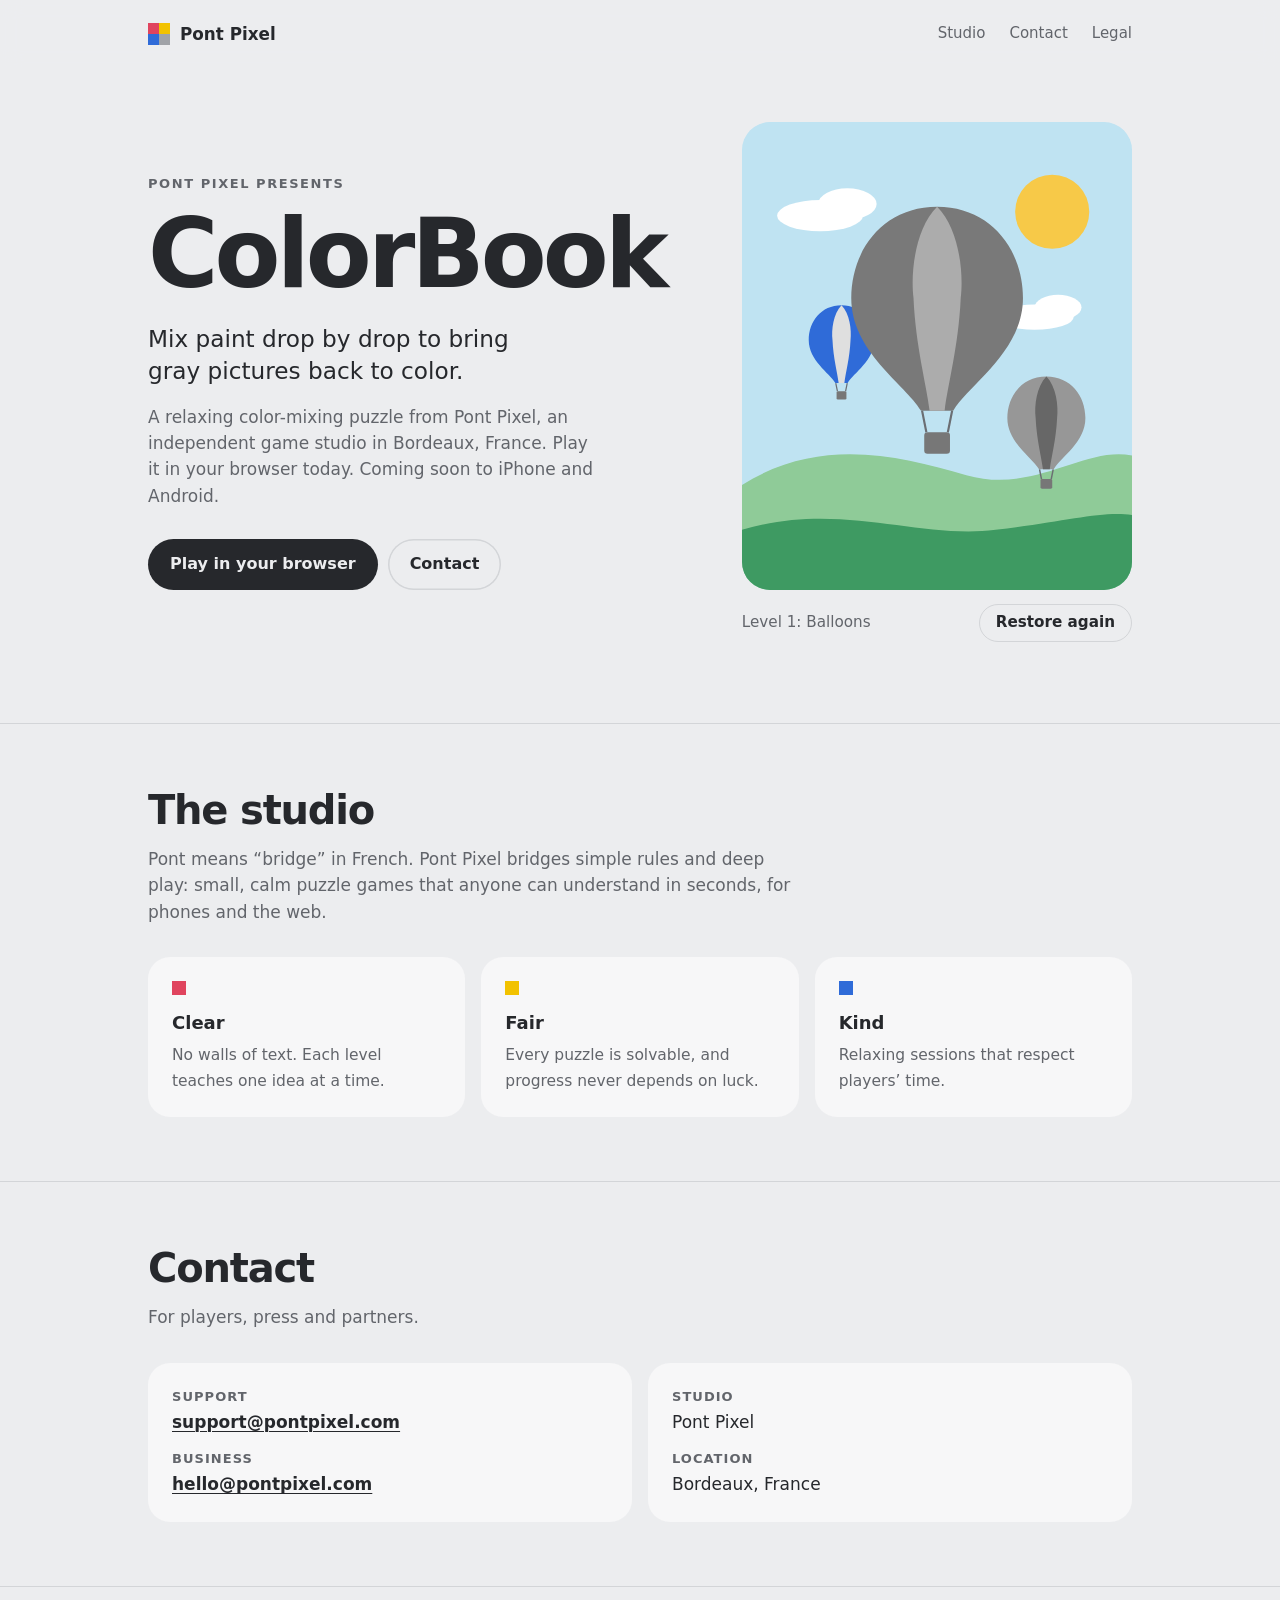
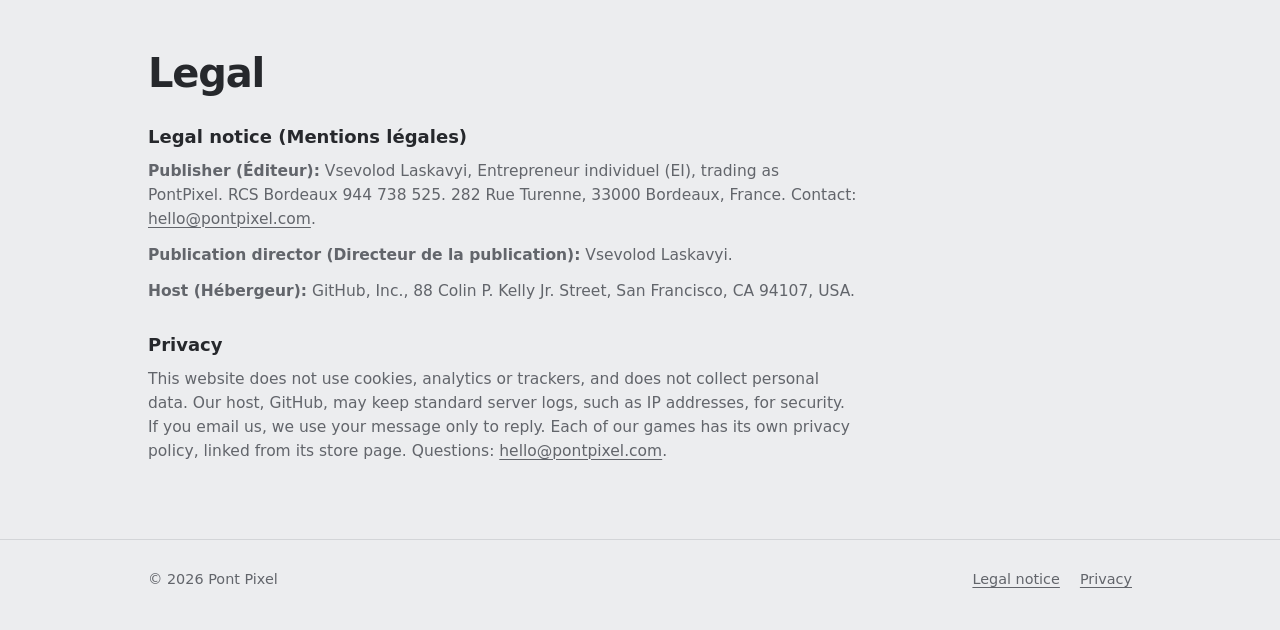
==== commit 24c7a69a: "Feature ColorBook and link to pontpixel.com/colorbook/ Co-Authored-By: Claude Opus 5.5 <noreply@anth" ====
--- a/index.html
+++ b/index.html
@@ -4,8 +4,8 @@
 <meta charset="utf-8">
 <meta name="viewport" content="width=device-width, initial-scale=1, viewport-fit=cover">
 <title>Pont Pixel · Independent game studio</title>
-<meta name="description" content="Pont Pixel is an independent game studio in Bordeaux, France. Makers of ColorFind, a puzzle game where you mix paint drop by drop to bring gray pictures back to color.">
-<meta property="og:title" content="Pont Pixel · Makers of ColorFind">
+<meta name="description" content="Pont Pixel is an independent game studio in Bordeaux, France. Makers of ColorBook, a puzzle game where you mix paint drop by drop to bring gray pictures back to color.">
+<meta property="og:title" content="Pont Pixel · Makers of ColorBook">
 <meta property="og:description" content="Mix paint drop by drop to bring gray pictures back to color.">
 <meta property="og:url" content="https://pontpixel.com/">
 <meta property="og:type" content="website">
@@ -102,11 +102,11 @@
   <div class="hero">
     <div>
       <p class="eyebrow">Pont Pixel presents</p>
-      <h1>ColorFind</h1>
+      <h1>ColorBook</h1>
       <p class="lede">Mix paint drop by drop to bring gray pictures back to color.</p>
       <p class="status">A relaxing color-mixing puzzle from Pont Pixel, an independent game studio in Bordeaux, France. Play it in your browser today. Coming soon to iPhone and Android.</p>
       <div class="cta">
-        <a class="btn" href="https://vrlaskavyi.github.io/colorfind/">Play in your browser</a>
+        <a class="btn" href="/colorbook/">Play in your browser</a>
         <a class="btn ghost" href="#contact">Contact</a>
       </div>
     </div>
@@ -200,7 +200,7 @@
 <script>
 (function () {
   document.getElementById('year').textContent = new Date().getFullYear();
-  // The ColorFind idea in one animation: every part starts gray and gets its color back, one by one.
+  // The ColorBook idea in one animation: every part starts gray and gets its color back, one by one.
   var regions = Array.prototype.slice.call(document.querySelectorAll('#scene .r'))
     .sort(function (a, b) { return a.dataset.o - b.dataset.o; });
   var reduce = window.matchMedia('(prefers-reduced-motion: reduce)').matches;
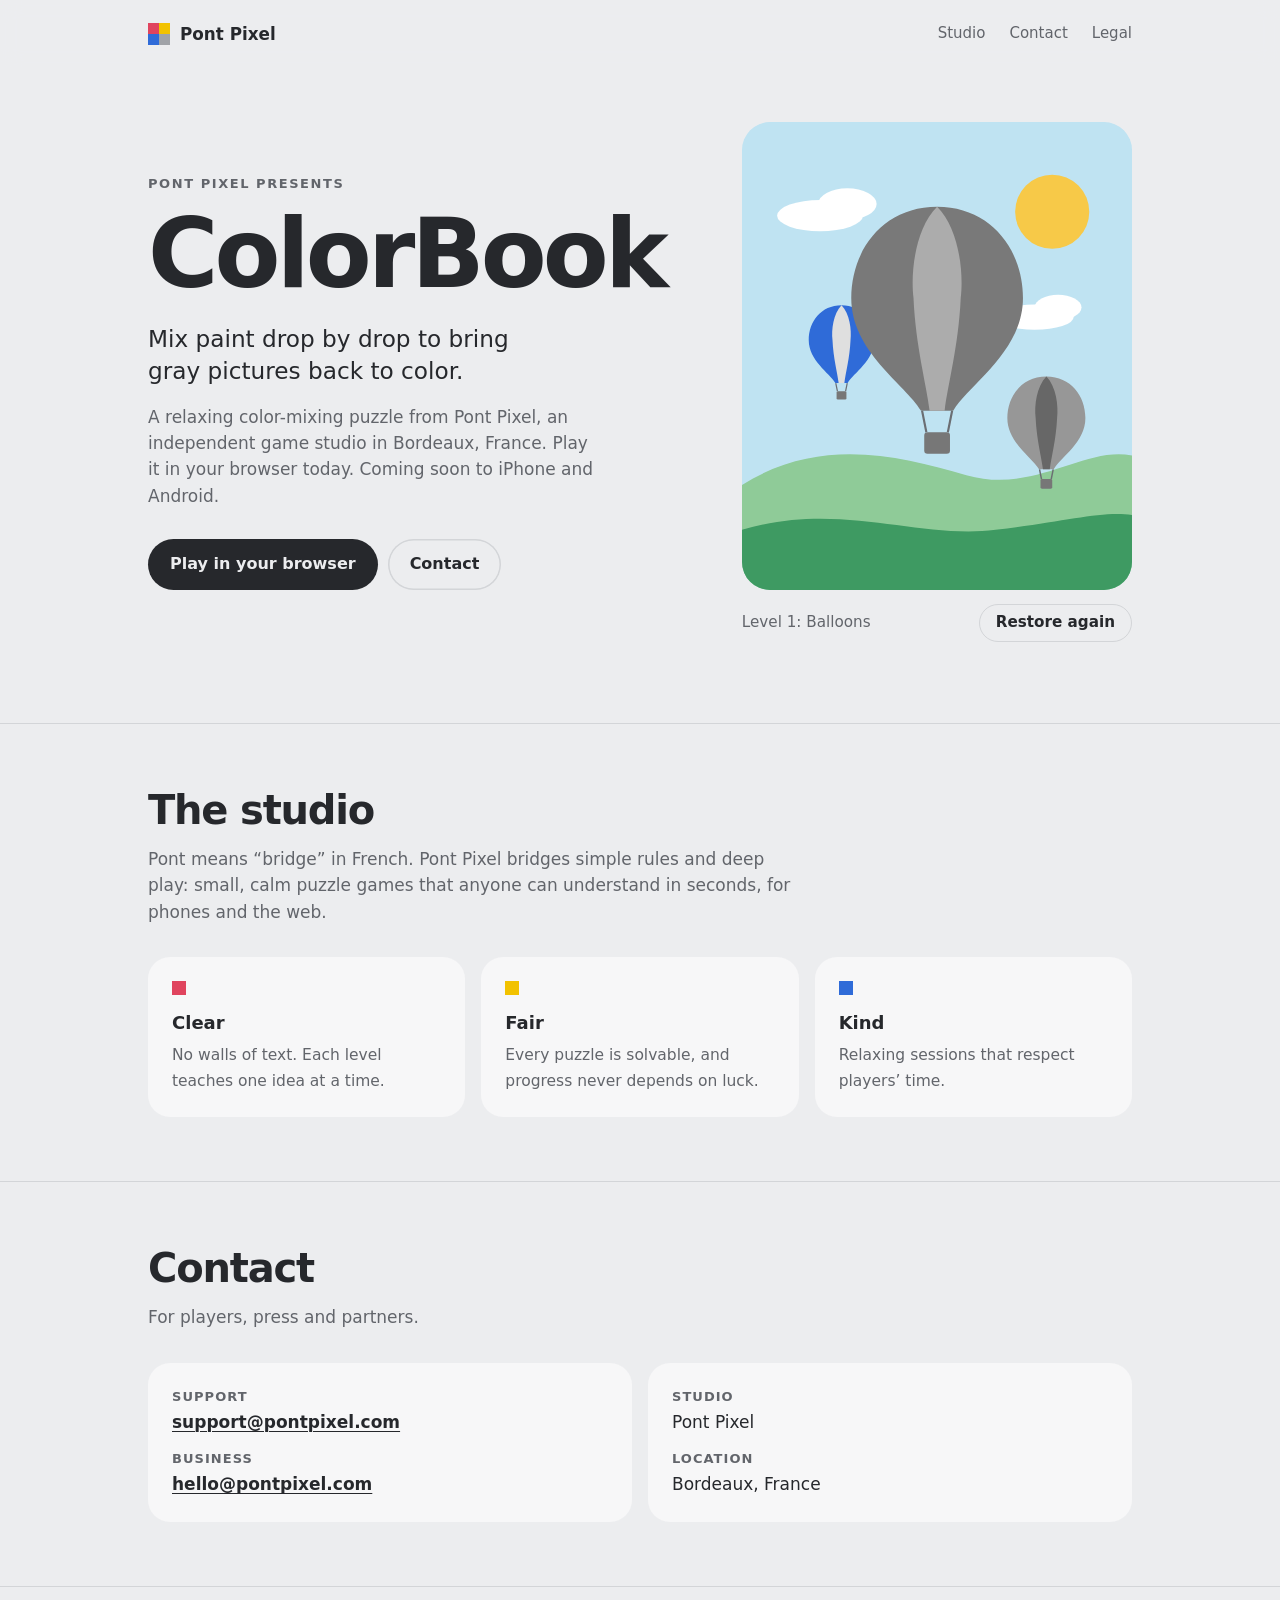
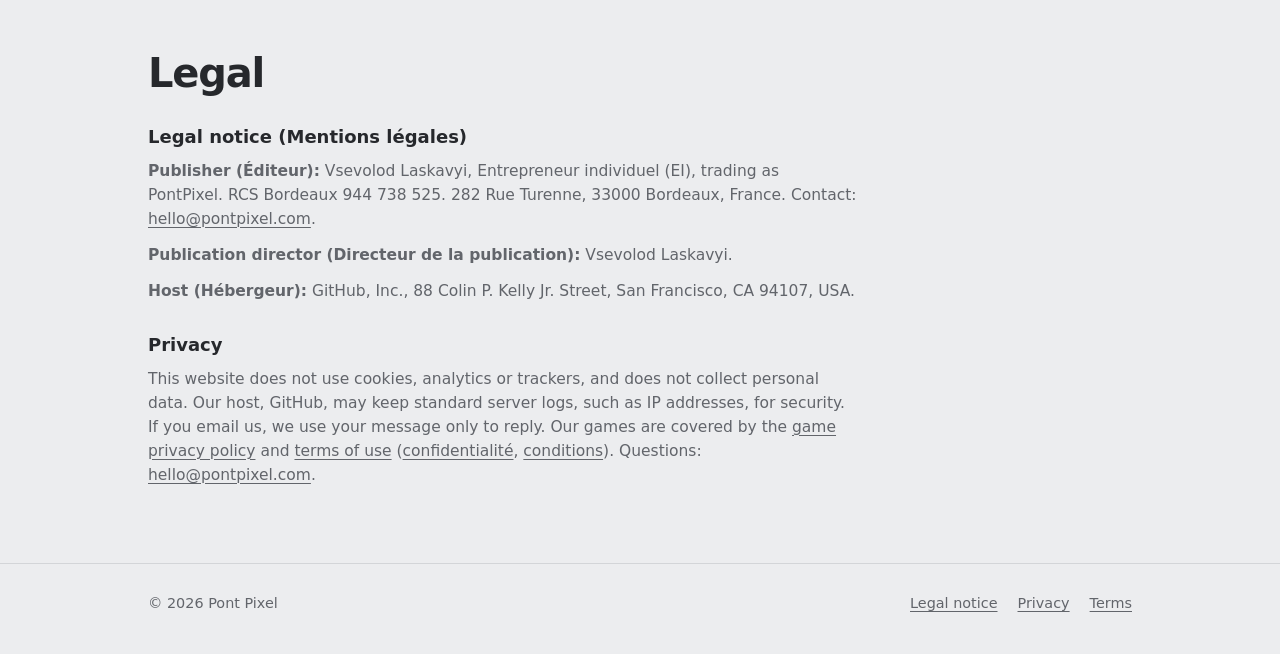
==== commit 94d05a64: "Add game privacy policy and terms of use (EN + FR), link them from the home page Co-Authored-By: Cla" ====
--- a/index.html
+++ b/index.html
@@ -186,14 +186,14 @@
     <p><b>Publication director (Directeur de la publication):</b> Vsevolod Laskavyi.</p>
     <p><b>Host (Hébergeur):</b> GitHub, Inc., 88 Colin P. Kelly Jr. Street, San Francisco, CA 94107, USA.</p>
     <h3 id="privacy">Privacy</h3>
-    <p>This website does not use cookies, analytics or trackers, and does not collect personal data. Our host, GitHub, may keep standard server logs, such as IP addresses, for security. If you email us, we use your message only to reply. Each of our games has its own privacy policy, linked from its store page. Questions: <a href="mailto:hello@pontpixel.com">hello@pontpixel.com</a>.</p>
+    <p>This website does not use cookies, analytics or trackers, and does not collect personal data. Our host, GitHub, may keep standard server logs, such as IP addresses, for security. If you email us, we use your message only to reply. Our games are covered by the <a href="/privacy/">game privacy policy</a> and <a href="/terms/">terms of use</a> (<a href="/fr/confidentialite/" lang="fr">confidentialité</a>, <a href="/fr/conditions/" lang="fr">conditions</a>). Questions: <a href="mailto:hello@pontpixel.com">hello@pontpixel.com</a>.</p>
   </div>
 </section>
 
 <footer>
   <div class="wrap row">
     <span>© <span id="year">2026</span> Pont Pixel</span>
-    <nav aria-label="Legal"><a href="#mentions">Legal notice</a><a href="#privacy">Privacy</a></nav>
+    <nav aria-label="Legal"><a href="#mentions">Legal notice</a><a href="/privacy/">Privacy</a><a href="/terms/">Terms</a></nav>
   </div>
 </footer>
 
